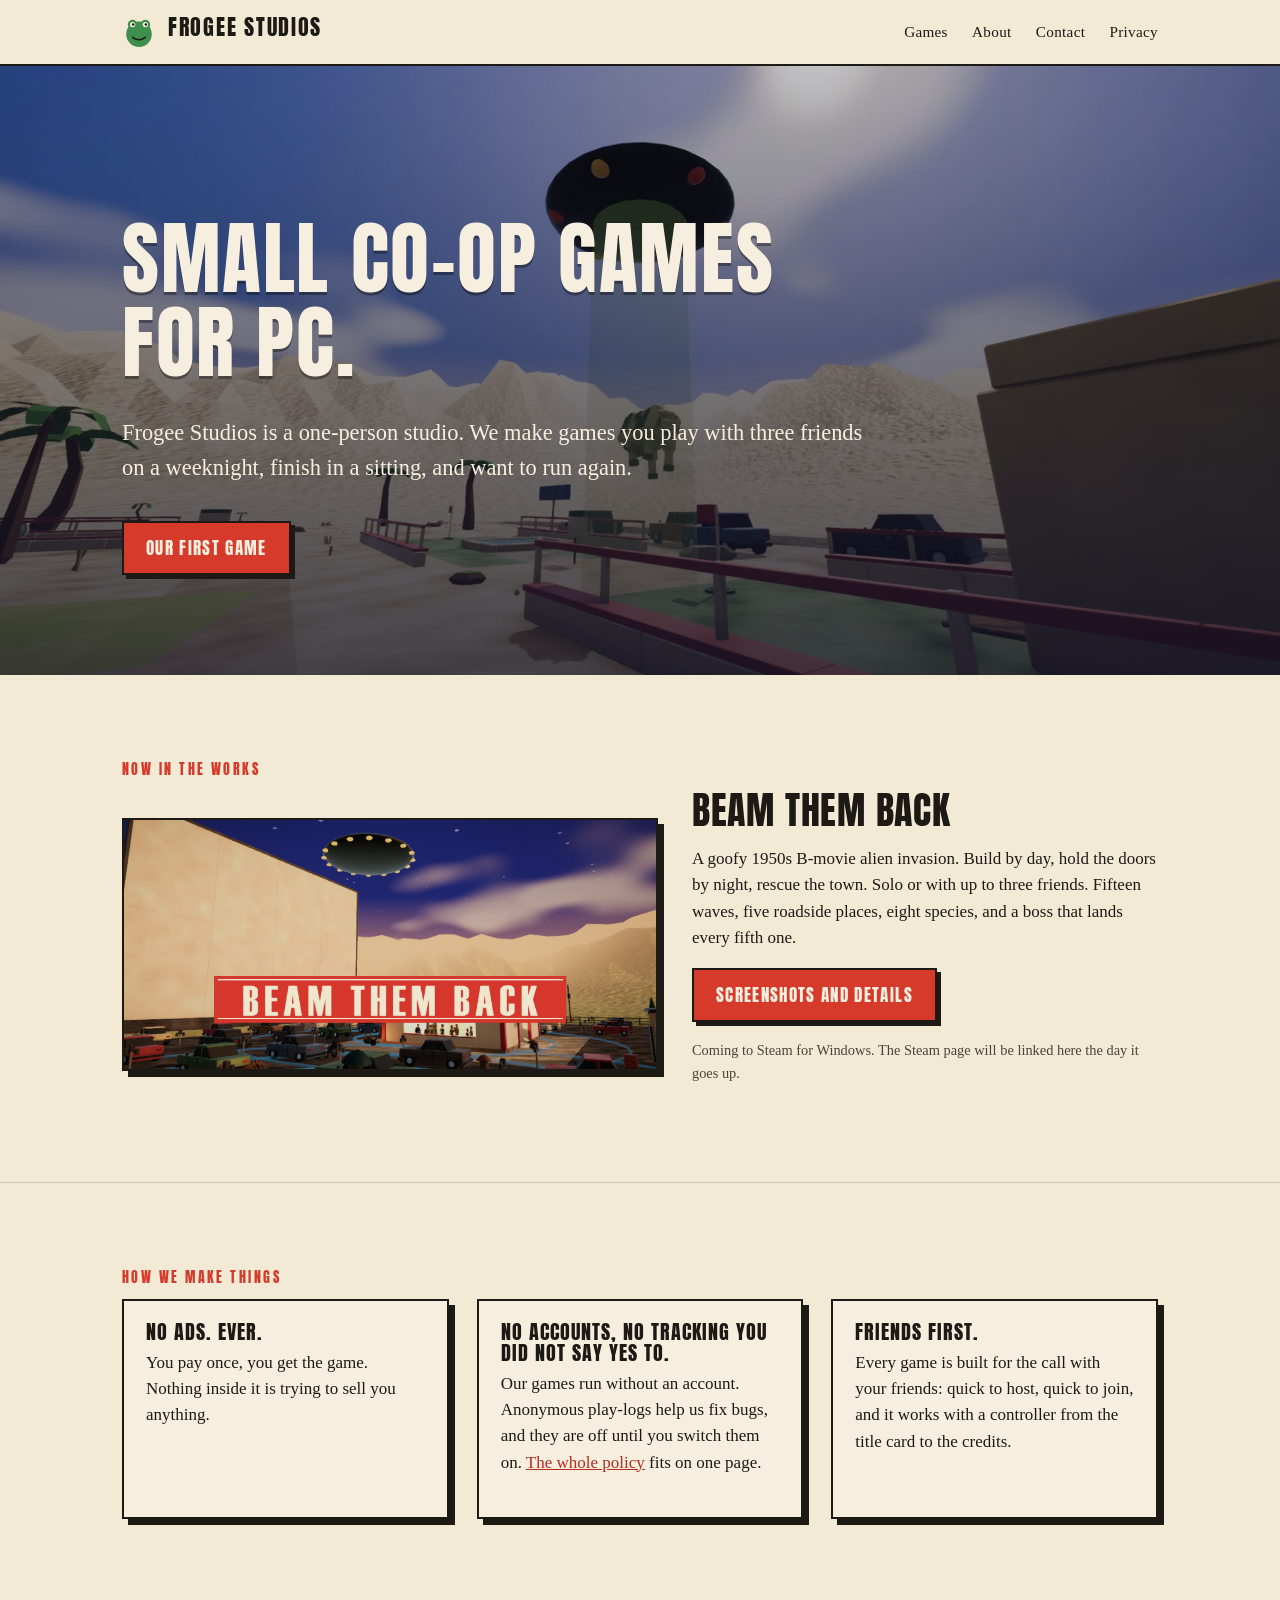
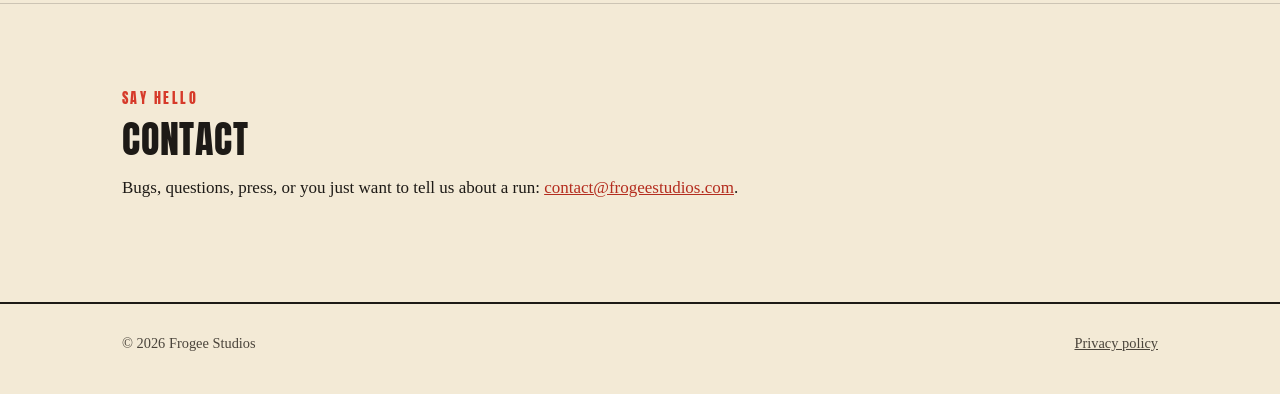
==== index.html @ 09a9e7b3 "Studio site: home, Beam Them Back page, privacy policy, Pages deploy notes Co-Authored-By: Claude Fa" ====
<!doctype html>
<html lang="en">
<head>
<meta charset="utf-8">
<meta name="viewport" content="width=device-width, initial-scale=1">
<title>Frogee Studios</title>
<meta name="description" content="Frogee Studios makes small co-op games for PC. First up: Beam Them Back, a goofy 1950s B-movie alien invasion for one to four players.">
<meta property="og:title" content="Frogee Studios">
<meta property="og:description" content="Small co-op games for PC. First up: Beam Them Back.">
<meta property="og:image" content="https://frogeestudios.com/assets/img/header.jpg">
<meta property="og:url" content="https://frogeestudios.com/">
<link rel="icon" href="assets/img/favicon.svg" type="image/svg+xml">
<link rel="preconnect" href="https://fonts.googleapis.com">
<link rel="preconnect" href="https://fonts.gstatic.com" crossorigin>
<link href="https://fonts.googleapis.com/css2?family=Anton&display=swap" rel="stylesheet">
<link rel="stylesheet" href="assets/site.css">
</head>
<body>

<header class="top">
  <div class="wrap">
    <a class="brand" href="/">
      <img class="frog" src="assets/img/favicon.svg" alt="">
      <span class="display">Frogee Studios</span>
    </a>
    <nav>
      <a href="#games">Games</a>
      <a href="#about">About</a>
      <a href="#contact">Contact</a>
      <a href="/privacy/">Privacy</a>
    </nav>
  </div>
</header>

<div class="hero">
  <img class="bg" src="assets/img/hero.jpg" alt="">
  <div class="shade"></div>
  <div class="wrap">
    <h1>Small co-op games<br>for PC.</h1>
    <p class="lede">Frogee Studios is a one-person studio. We make games you play with three friends on a
      weeknight, finish in a sitting, and want to run again.</p>
    <a class="btn" href="/beam-them-back/">Our first game</a>
  </div>
</div>

<section id="games">
  <div class="wrap">
    <div class="kicker">Now in the works</div>
    <div class="game">
      <a href="/beam-them-back/" class="card" aria-label="Beam Them Back">
        <img src="assets/img/header.jpg" alt="Beam Them Back: a flying saucer over a desert drive-in at dusk">
      </a>
      <div>
        <h2>Beam Them Back</h2>
        <p>A goofy 1950s B-movie alien invasion. Build by day, hold the doors by night, rescue the town.
          Solo or with up to three friends. Fifteen waves, five roadside places, eight species, and a boss
          that lands every fifth one.</p>
        <p><a class="btn" href="/beam-them-back/">Screenshots and details</a></p>
        <p class="note">Coming to Steam for Windows. The Steam page will be linked here the day it goes up.</p>
      </div>
    </div>
  </div>
</section>

<section id="about">
  <div class="wrap">
    <div class="kicker">How we make things</div>
    <div class="cols">
      <div class="card"><div class="body">
        <h3>No ads. Ever.</h3>
        <p>You pay once, you get the game. Nothing inside it is trying to sell you anything.</p>
      </div></div>
      <div class="card"><div class="body">
        <h3>No accounts, no tracking you did not say yes to.</h3>
        <p>Our games run without an account. Anonymous play-logs help us fix bugs, and they are off until
          you switch them on. <a href="/privacy/">The whole policy</a> fits on one page.</p>
      </div></div>
      <div class="card"><div class="body">
        <h3>Friends first.</h3>
        <p>Every game is built for the call with your friends: quick to host, quick to join, and it works
          with a controller from the title card to the credits.</p>
      </div></div>
    </div>
  </div>
</section>

<section id="contact">
  <div class="wrap">
    <div class="kicker">Say hello</div>
    <h2>Contact</h2>
    <p>Bugs, questions, press, or you just want to tell us about a run:
      <a href="mailto:contact@frogeestudios.com">contact@frogeestudios.com</a>.</p>
  </div>
</section>

<footer>
  <div class="wrap">
    <span>&copy; 2026 Frogee Studios</span>
    <span><a href="/privacy/">Privacy policy</a></span>
  </div>
</footer>

</body>
</html>
---- assets/site.css ----
/* Frogee Studios - one stylesheet for the whole site. Poster paper, ink, one red, one green. */
:root {
  --paper: #f3ead6;
  --paper-2: #e9dcbf;
  --ink: #1d1a16;
  --ink-2: #4a443b;
  --red: #d63a2a;
  --red-2: #b42d1f;
  --green: #3f8f4c;
  --cream: #f6efe0;
  --line: rgba(29, 26, 22, .18);
  --max: 1080px;
}
* { box-sizing: border-box; }
html { scroll-behavior: smooth; }
body {
  margin: 0;
  background: var(--paper);
  color: var(--ink);
  font: 17px/1.55 Georgia, "Times New Roman", serif;
}
a { color: var(--red-2); }
a:hover { color: var(--red); }
img { max-width: 100%; height: auto; display: block; }
h1, h2, h3, .display {
  font-family: Anton, Impact, "Arial Narrow", sans-serif;
  font-weight: 400;
  letter-spacing: .02em;
  text-transform: uppercase;
  line-height: 1.05;
  margin: 0 0 .4em;
}
h1 { font-size: clamp(2.6rem, 7vw, 5rem); }
h2 { font-size: clamp(1.6rem, 3.6vw, 2.4rem); }
h3 { font-size: 1.25rem; letter-spacing: .05em; }
p { margin: 0 0 1em; }
.wrap { max-width: var(--max); margin: 0 auto; padding: 0 22px; }

/* header / nav */
.top { border-bottom: 2px solid var(--ink); background: var(--paper); }
.top .wrap { display: flex; align-items: center; justify-content: space-between; gap: 18px; height: 64px; }
.brand { display: flex; align-items: center; gap: 12px; text-decoration: none; color: var(--ink); }
.brand .display { font-size: 1.35rem; letter-spacing: .08em; }
.frog { width: 34px; height: 34px; flex: none; }
nav a { color: var(--ink); text-decoration: none; margin-left: 20px; font-size: .95rem; letter-spacing: .02em; }
nav a:hover { color: var(--red); }

/* hero */
.hero { position: relative; color: var(--cream); background: #1a1f33; overflow: hidden; }
.hero img.bg { position: absolute; inset: 0; width: 100%; height: 100%; object-fit: cover; opacity: .9; }
.hero .shade { position: absolute; inset: 0; background: linear-gradient(180deg, rgba(20,20,40,.15) 0%, rgba(20,20,40,.75) 100%); }
.hero .wrap { position: relative; padding: clamp(70px, 12vw, 150px) 22px clamp(50px, 8vw, 100px); }
.hero h1 { text-shadow: 0 3px 0 rgba(0,0,0,.35); }
.hero .lede { font-size: clamp(1.1rem, 2.2vw, 1.4rem); max-width: 34em; margin-bottom: 1.6em; }
.hero .logo { max-width: 620px; margin-bottom: 26px; }

/* buttons */
.btn {
  display: inline-block; padding: 12px 22px; border: 2px solid var(--ink);
  background: var(--red); color: var(--cream); text-decoration: none;
  font-family: Anton, Impact, "Arial Narrow", sans-serif; text-transform: uppercase; letter-spacing: .08em; font-size: 1.05rem;
  box-shadow: 4px 4px 0 var(--ink);
}
.btn:hover { background: var(--red-2); color: var(--cream); transform: translate(1px, 1px); box-shadow: 3px 3px 0 var(--ink); }
.btn.ghost { background: transparent; color: inherit; border-color: currentColor; box-shadow: none; }
.btn.ghost:hover { background: rgba(255,255,255,.08); transform: none; }
.btn + .btn { margin-left: 10px; }
.note { font-size: .9rem; color: var(--ink-2); }
.hero .note { color: rgba(246,239,224,.8); }

/* sections */
section { padding: clamp(44px, 7vw, 84px) 0; }
section + section { border-top: 1px solid var(--line); }
.kicker { font-family: Anton, Impact, sans-serif; text-transform: uppercase; letter-spacing: .18em; color: var(--red); font-size: .85rem; margin-bottom: 10px; }
.cols { display: grid; gap: 28px; grid-template-columns: repeat(auto-fit, minmax(240px, 1fr)); }
.card { border: 2px solid var(--ink); background: var(--cream); box-shadow: 6px 6px 0 var(--ink); }
.card .body { padding: 20px 22px 24px; }
.game { display: grid; gap: 34px; grid-template-columns: 1.15fr 1fr; align-items: center; }
@media (max-width: 760px) { .game { grid-template-columns: 1fr; } }

/* gallery */
.gallery { display: grid; gap: 14px; grid-template-columns: repeat(auto-fit, minmax(280px, 1fr)); }
.gallery figure { margin: 0; border: 2px solid var(--ink); background: #000; }
.gallery figcaption { font-size: .85rem; padding: 8px 10px; background: var(--cream); color: var(--ink-2); }

/* lists */
ul.feat { padding-left: 1.1em; }
ul.feat li { margin-bottom: .45em; }
ul.feat b { color: var(--ink); }

/* prose (privacy) */
.prose { max-width: 42em; }
.prose h2 { margin-top: 1.6em; font-size: 1.4rem; }
.prose ul { padding-left: 1.2em; }
.prose li { margin-bottom: .4em; }
.updated { color: var(--ink-2); font-style: italic; }
pre.credits { font: .85rem/1.45 ui-monospace, Consolas, monospace; background: var(--cream); border: 1px solid var(--line); padding: 16px 18px; overflow-x: auto; white-space: pre-wrap; }

/* footer */
footer { border-top: 2px solid var(--ink); padding: 28px 0 40px; font-size: .9rem; color: var(--ink-2); }
footer .wrap { display: flex; flex-wrap: wrap; gap: 8px 24px; justify-content: space-between; }
footer a { color: var(--ink-2); }
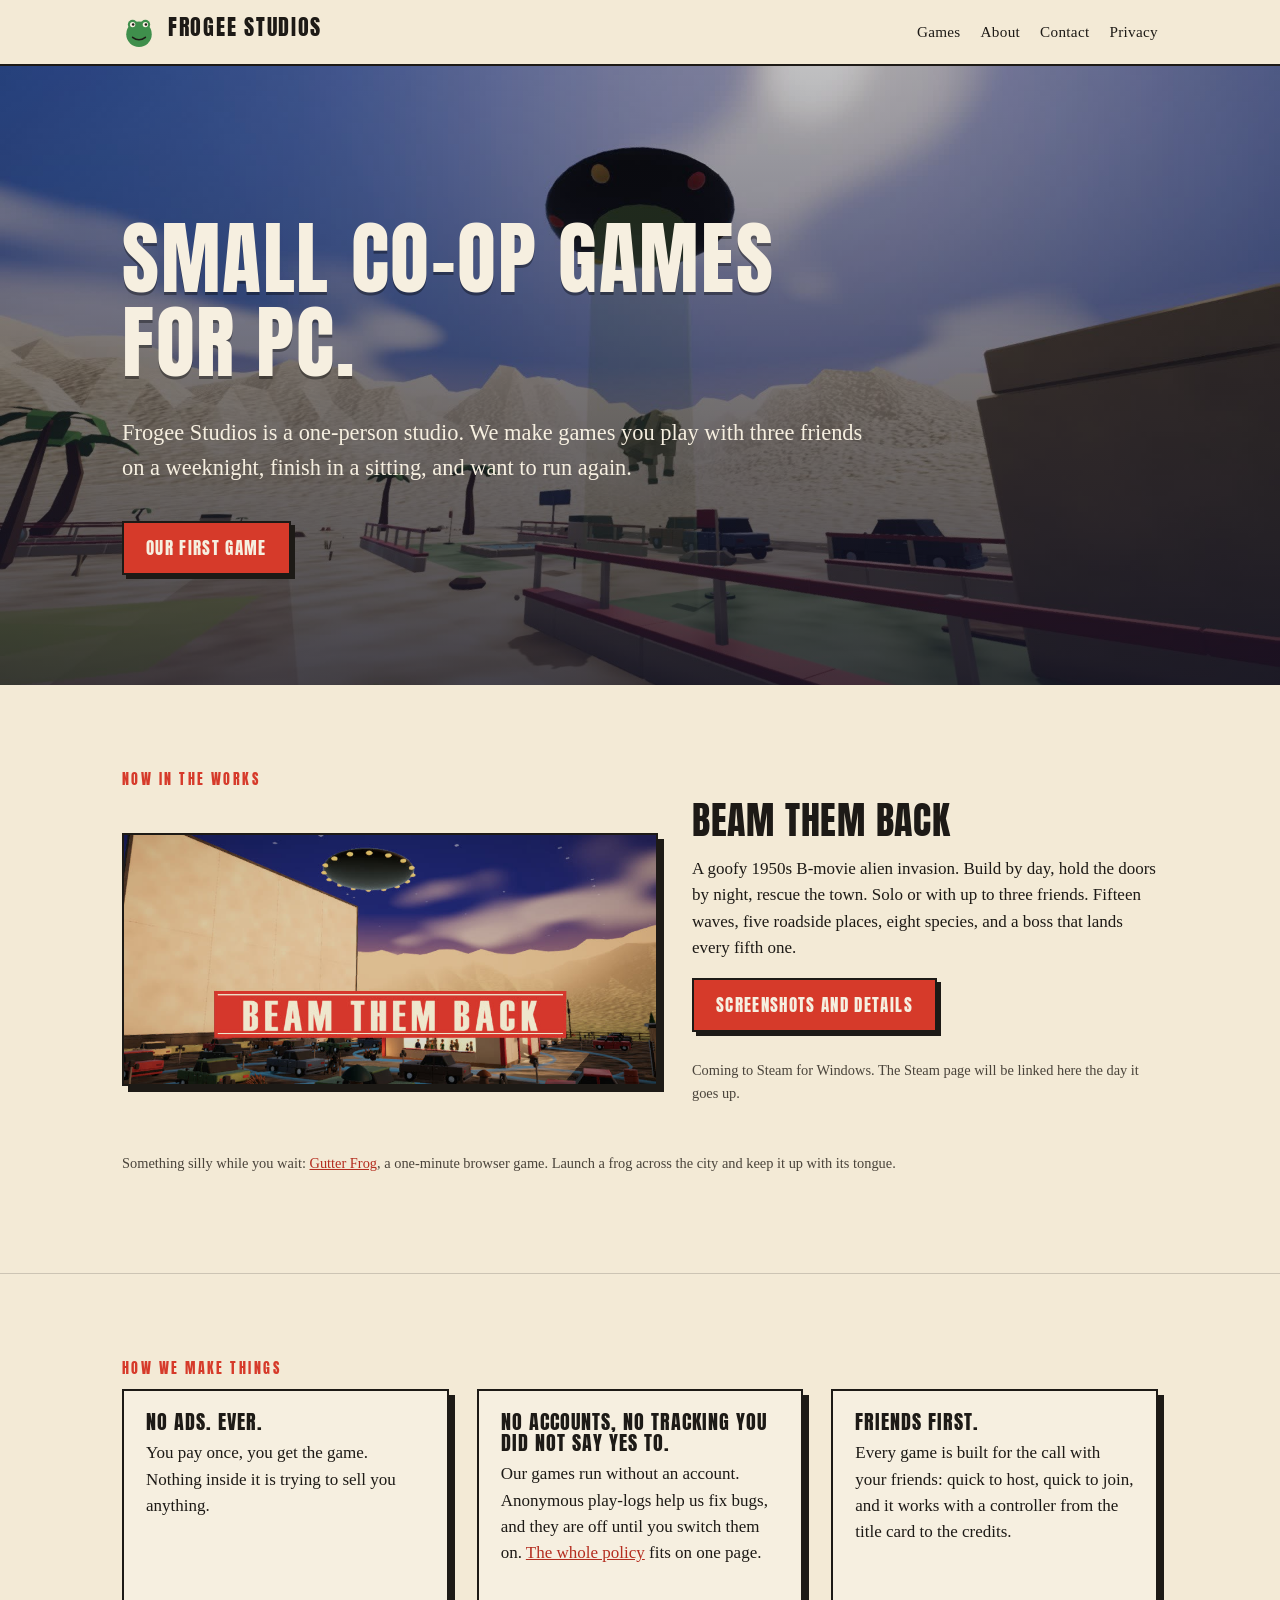
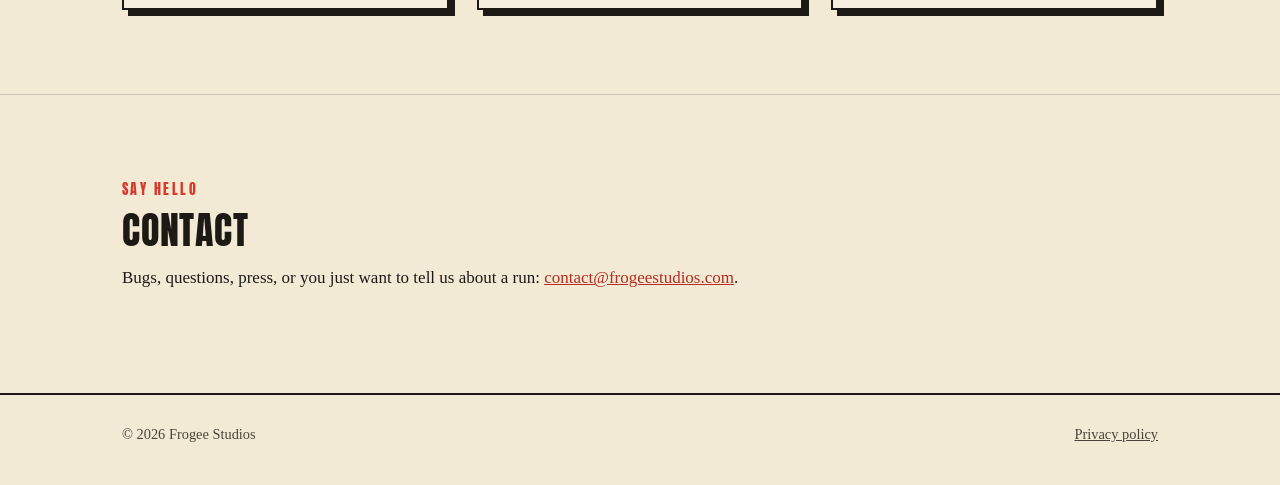
==== commit ae76e2be: "Gutter Frog: a one-file browser game at /frog/, linked from the home page Launch-and-swing frog game" ====
--- a/index.html
+++ b/index.html
@@ -59,6 +59,8 @@
         <p class="note">Coming to Steam for Windows. The Steam page will be linked here the day it goes up.</p>
       </div>
     </div>
+    <p class="note" style="margin-top:34px">Something silly while you wait: <a href="/frog/">Gutter Frog</a>, a one-minute browser game.
+      Launch a frog across the city and keep it up with its tongue.</p>
   </div>
 </section>
 
--- a/assets/site.css
+++ b/assets/site.css
@@ -38,11 +38,12 @@
 
 /* header / nav */
 .top { border-bottom: 2px solid var(--ink); background: var(--paper); }
-.top .wrap { display: flex; align-items: center; justify-content: space-between; gap: 18px; height: 64px; }
+.top .wrap { display: flex; flex-wrap: wrap; align-items: center; justify-content: space-between; gap: 8px 18px; min-height: 64px; padding-block: 10px; }
 .brand { display: flex; align-items: center; gap: 12px; text-decoration: none; color: var(--ink); }
-.brand .display { font-size: 1.35rem; letter-spacing: .08em; }
+.brand .display { font-size: 1.35rem; letter-spacing: .08em; white-space: nowrap; }
 .frog { width: 34px; height: 34px; flex: none; }
-nav a { color: var(--ink); text-decoration: none; margin-left: 20px; font-size: .95rem; letter-spacing: .02em; }
+nav { display: flex; flex-wrap: wrap; gap: 4px 20px; }
+nav a { color: var(--ink); text-decoration: none; font-size: .95rem; letter-spacing: .02em; white-space: nowrap; }
 nav a:hover { color: var(--red); }
 
 /* hero */
@@ -52,7 +53,7 @@
 .hero .wrap { position: relative; padding: clamp(70px, 12vw, 150px) 22px clamp(50px, 8vw, 100px); }
 .hero h1 { text-shadow: 0 3px 0 rgba(0,0,0,.35); }
 .hero .lede { font-size: clamp(1.1rem, 2.2vw, 1.4rem); max-width: 34em; margin-bottom: 1.6em; }
-.hero .logo { max-width: 620px; margin-bottom: 26px; }
+.hero .logo { width: 100%; max-width: 620px; margin-bottom: 26px; }
 
 /* buttons */
 .btn {
@@ -64,7 +65,7 @@
 .btn:hover { background: var(--red-2); color: var(--cream); transform: translate(1px, 1px); box-shadow: 3px 3px 0 var(--ink); }
 .btn.ghost { background: transparent; color: inherit; border-color: currentColor; box-shadow: none; }
 .btn.ghost:hover { background: rgba(255,255,255,.08); transform: none; }
-.btn + .btn { margin-left: 10px; }
+.btn { margin: 0 10px 10px 0; }
 .note { font-size: .9rem; color: var(--ink-2); }
 .hero .note { color: rgba(246,239,224,.8); }
 
@@ -91,6 +92,7 @@
 /* prose (privacy) */
 .prose { max-width: 42em; }
 .prose h2 { margin-top: 1.6em; font-size: 1.4rem; }
+.prose h3 { margin-top: 1.3em; }
 .prose ul { padding-left: 1.2em; }
 .prose li { margin-bottom: .4em; }
 .updated { color: var(--ink-2); font-style: italic; }
@@ -100,3 +102,21 @@
 footer { border-top: 2px solid var(--ink); padding: 28px 0 40px; font-size: .9rem; color: var(--ink-2); }
 footer .wrap { display: flex; flex-wrap: wrap; gap: 8px 24px; justify-content: space-between; }
 footer a { color: var(--ink-2); }
+
+/* trailer */
+.trailer video { width: 100%; height: auto; display: block; border: 2px solid var(--ink); background: #000; box-shadow: 6px 6px 0 var(--ink); }
+.trailer .note { margin-top: 14px; }
+
+/* screenshot lightbox */
+.gallery a.shot { display: block; cursor: zoom-in; }
+.lightbox { border: 0; padding: 0; background: transparent; max-width: 100vw; max-height: 100vh; width: 100vw; height: 100vh; margin: 0; color: var(--cream); }
+.lightbox::backdrop { background: rgba(10, 8, 6, .94); }
+.lightbox img { position: absolute; inset: 0; margin: auto; max-width: calc(100vw - 32px); max-height: calc(100vh - 96px); width: auto; height: auto; }
+.lightbox button { position: absolute; z-index: 1; background: rgba(0,0,0,.45); color: var(--cream); border: 2px solid var(--cream); font: 2rem/1 Georgia, serif; width: 48px; height: 48px; cursor: pointer; }
+.lightbox button:hover { background: var(--red); }
+.lb-close { top: 16px; right: 16px; }
+.lb-prev, .lb-next { top: 50%; transform: translateY(-50%); }
+.lb-prev { left: 16px; }
+.lb-next { right: 16px; }
+.lb-cap { position: absolute; left: 0; right: 0; bottom: 18px; margin: 0; text-align: center; font-size: .95rem; padding: 0 80px; }
+@media (max-width: 600px) { .lightbox button { width: 40px; height: 40px; font-size: 1.5rem; } .lb-cap { padding: 0 16px; bottom: 12px; } }
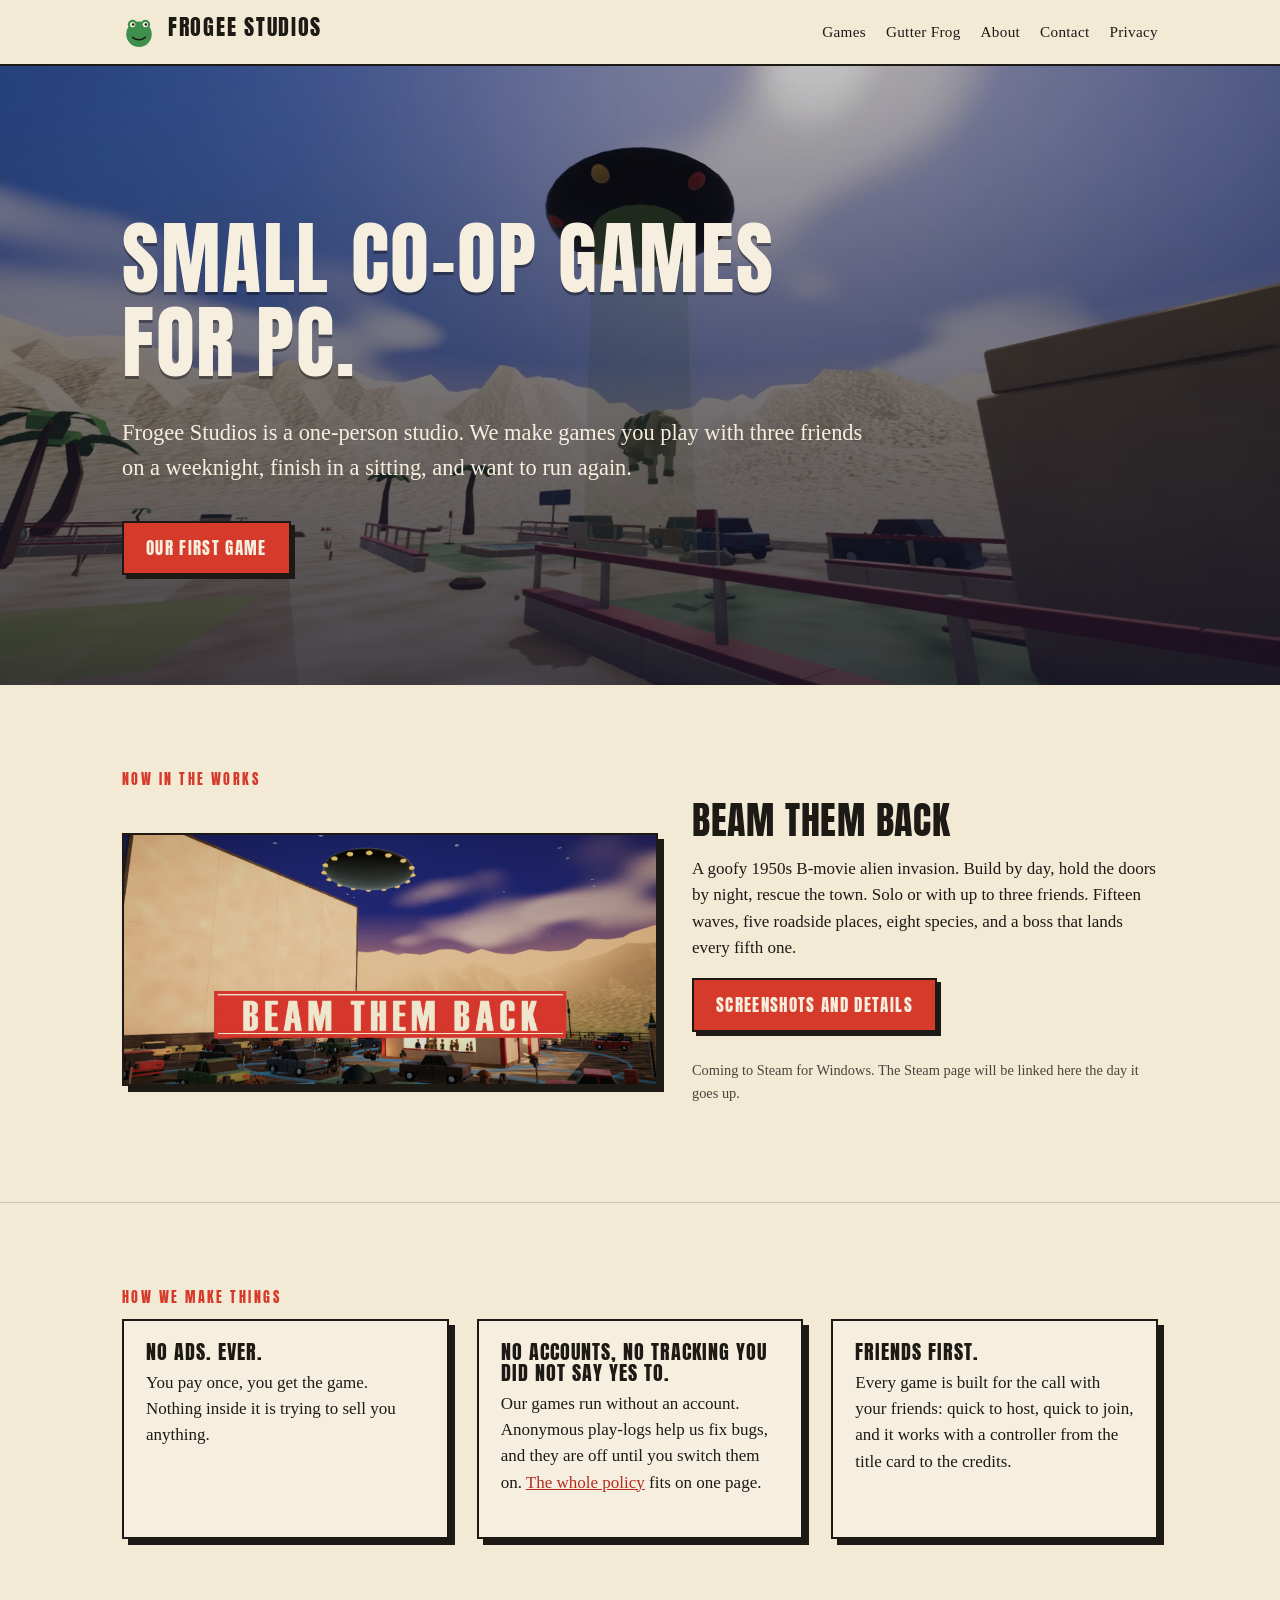
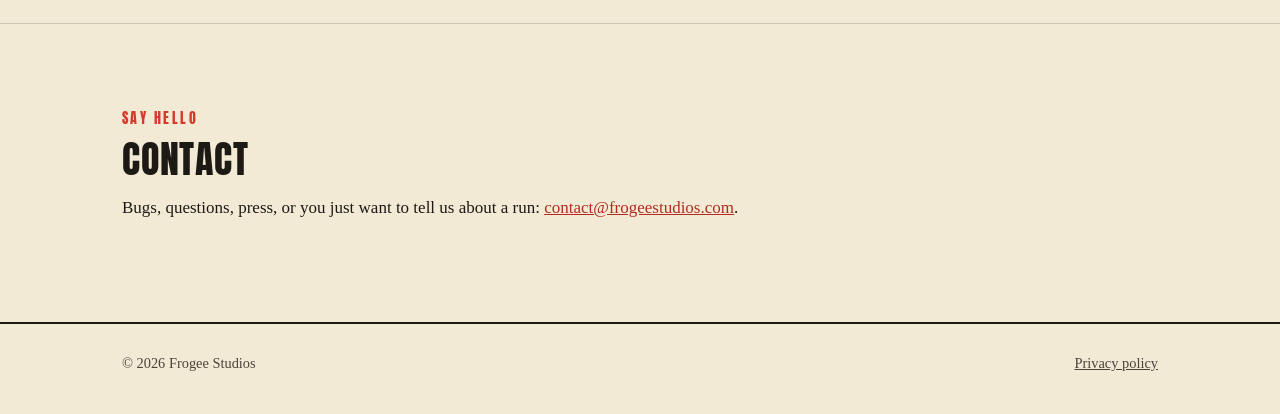
==== commit e35e6fad: "Gutter Frog gets a top-level nav item, not a note under Beam Them Back Co-Authored-By: Claude Fable " ====
--- a/index.html
+++ b/index.html
@@ -25,6 +25,7 @@
     </a>
     <nav>
       <a href="#games">Games</a>
+      <a href="/frog/">Gutter Frog</a>
       <a href="#about">About</a>
       <a href="#contact">Contact</a>
       <a href="/privacy/">Privacy</a>
@@ -59,8 +60,6 @@
         <p class="note">Coming to Steam for Windows. The Steam page will be linked here the day it goes up.</p>
       </div>
     </div>
-    <p class="note" style="margin-top:34px">Something silly while you wait: <a href="/frog/">Gutter Frog</a>, a one-minute browser game.
-      Launch a frog across the city and keep it up with its tongue.</p>
   </div>
 </section>
 
